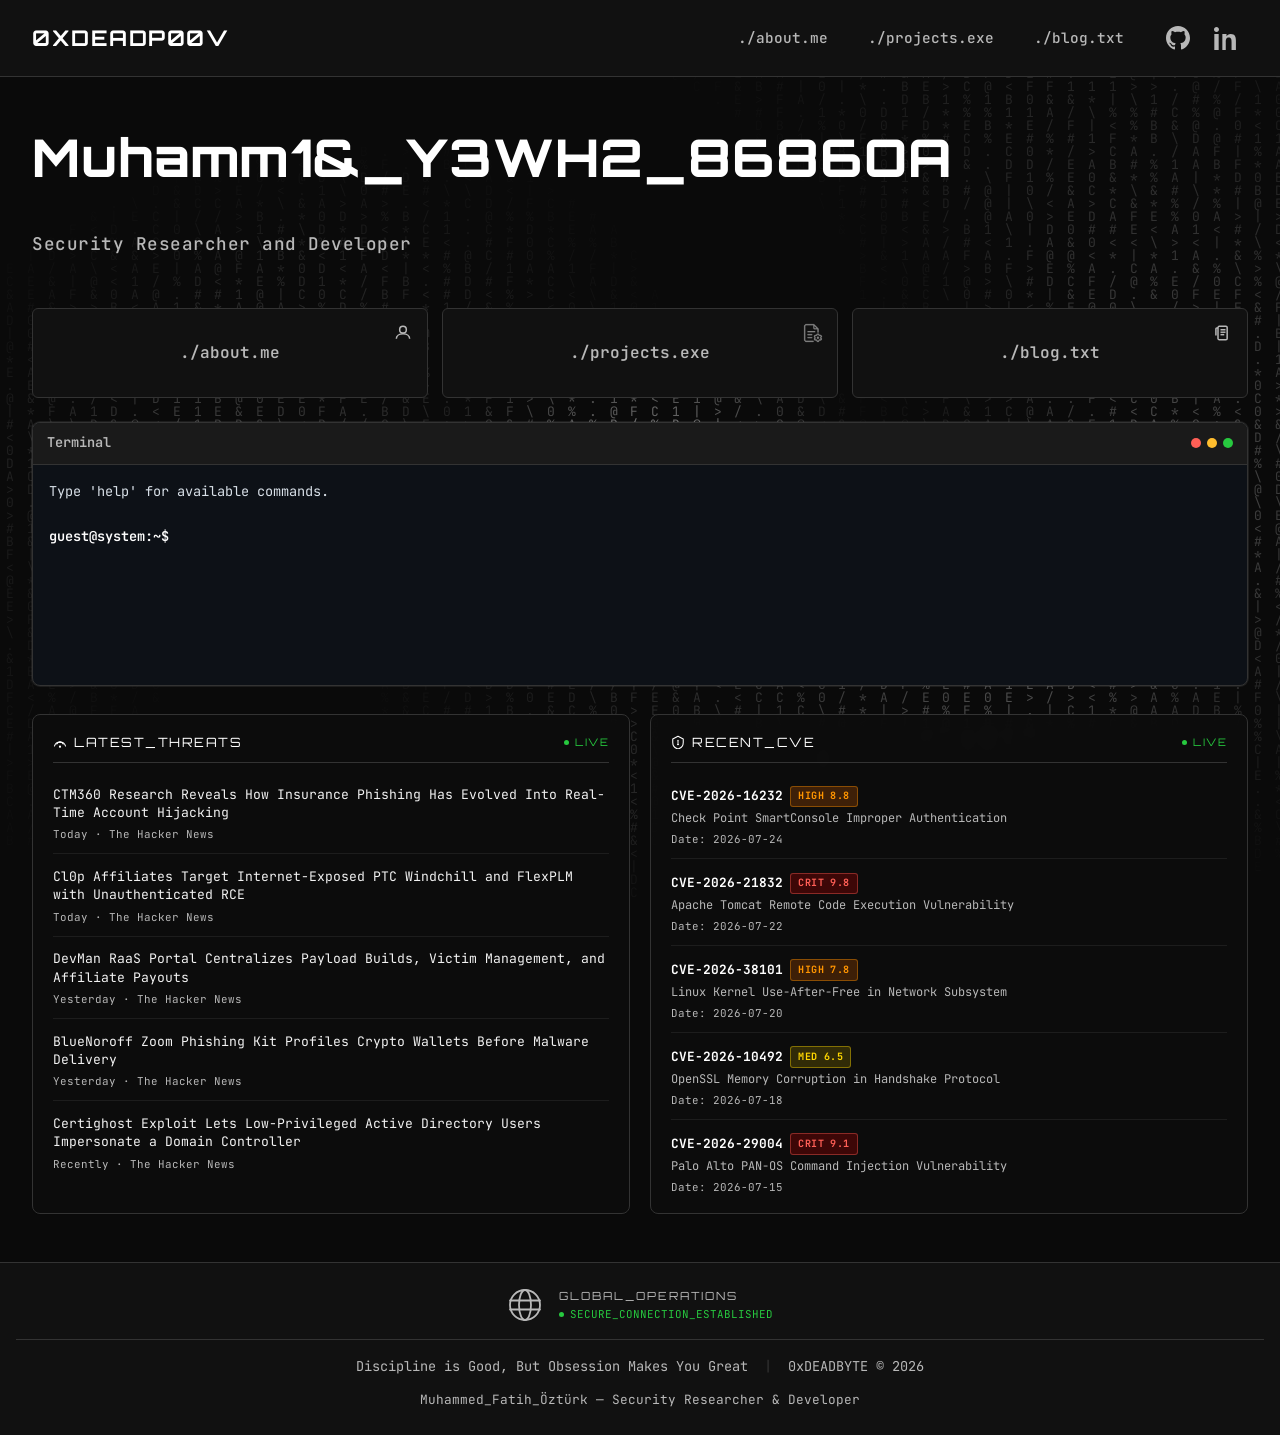
==== public/index.html @ 86ea8614 "Publish portfolio on GitHub Pages" ====
<!DOCTYPE html>
<html lang="en">

<head>
    <meta charset="UTF-8">
    <meta name="viewport" content="width=device-width, initial-scale=1.0">
    <title>0xDEADBYTE — Security Researcher & Developer</title>
    <meta name="description" content="Muhammed Fatih Öztürk — Security Researcher, Red Teamer and Developer.">
    <link rel="stylesheet" href="styles.css?v=4">
    <link rel="preconnect" href="https://fonts.googleapis.com">
    <link rel="preconnect" href="https://fonts.gstatic.com" crossorigin>
    <link href="https://fonts.googleapis.com/css2?family=JetBrains+Mono:wght@400;500;600;700&family=Orbitron:wght@400;500;600;700;800;900&display=swap" rel="stylesheet">

    <style>
        /* ── Canvas Background ── */
        #bgCanvas {
            position: fixed;
            inset: 0;
            z-index: 0;
            pointer-events: none;
        }

        .header, .main-content, .footer {
            position: relative;
            z-index: 1;
        }

        /* ── Home full-width layout ── */
        .home-wrapper {
            max-width: 1400px;
            margin: 0 auto;
            display: flex;
            flex-direction: column;
            gap: 1.75rem;
        }

        /* ── Feeds Grid ── */
        .feeds-grid {
            display: grid;
            grid-template-columns: 1fr;
            gap: 1.25rem;
        }

        @media (min-width: 768px) {
            .feeds-grid { grid-template-columns: 1fr 1fr; }
        }

        .feed-panel {
            background: rgba(13, 13, 13, 0.88);
            border: 1px solid var(--border-color);
            border-radius: 8px;
            padding: 1.1rem 1.25rem;
            backdrop-filter: blur(8px);
        }

        .feed-panel-title {
            font-family: 'Orbitron', sans-serif;
            color: var(--accent-color);
            font-size: 0.8rem;
            letter-spacing: 1.5px;
            margin-bottom: 0.85rem;
            padding-bottom: 0.55rem;
            border-bottom: 1px solid var(--border-color);
            display: flex;
            align-items: center;
            gap: 0.45rem;
        }

        .feed-panel-title svg { width: 14px; height: 14px; flex-shrink: 0; }

        .feed-live-dot {
            margin-left: auto;
            font-size: 0.65rem;
            color: var(--text-muted);
            display: flex;
            align-items: center;
            gap: 0.35rem;
        }
        .feed-live-dot.live  { color: #27c93f; }
        .feed-live-dot.offline { color: #ff5f56; }
        .feed-live-dot::before {
            content: '';
            display: inline-block;
            width: 5px; height: 5px;
            border-radius: 50%;
            background: currentColor;
        }
        .feed-live-dot.live::before  { animation: blink 1.5s ease infinite; }
        @keyframes blink { 0%,100%{opacity:1} 50%{opacity:0.25} }

        .feed-items { display: flex; flex-direction: column; gap: 0.25rem; }

        .feed-item {
            padding: 0.6rem 0;
            border-bottom: 1px solid rgba(51,51,51,0.45);
        }
        .feed-item:last-child { border-bottom: none; padding-bottom: 0; }

        .feed-item-link {
            color: var(--text-secondary);
            font-size: 0.82rem;
            line-height: 1.4;
            text-decoration: none;
            display: block;
            transition: color 0.2s;
        }
        .feed-item-link:hover { color: var(--accent-color); }

        .feed-item-meta {
            color: var(--text-muted);
            font-size: 0.68rem;
            margin-top: 0.25rem;
            display: flex;
            align-items: center;
            gap: 0.5rem;
            flex-wrap: wrap;
        }

        /* CVE badges */
        .sev-badge {
            display: inline-flex;
            align-items: center;
            padding: 0.1rem 0.45rem;
            border-radius: 3px;
            font-size: 0.63rem;
            font-weight: 700;
            letter-spacing: 0.4px;
        }
        .sev-critical { background:rgba(180,0,0,.3); color:#ff5f56; border:1px solid rgba(255,95,86,.4); }
        .sev-high     { background:rgba(180,80,0,.3); color:#ff9500; border:1px solid rgba(255,149,0,.4); }
        .sev-medium   { background:rgba(140,120,0,.3);color:#ffd700; border:1px solid rgba(255,215,0,.4); }
        .sev-low      { background:rgba(0,80,30,.3);  color:#27c93f; border:1px solid rgba(39,201,63,.4); }
        .sev-kev      { background:rgba(138,43,226,.3);color:#bb86fc; border:1px solid rgba(187,134,252,.4); }

        .feed-spinner {
            color: var(--text-muted);
            font-size: 0.78rem;
            padding: 0.5rem 0;
            display: flex; align-items: center; gap: 0.45rem;
        }
        .feed-spinner::before {
            content:'';
            display:inline-block;
            width:8px;height:8px;
            border:1px solid var(--text-muted);
            border-top-color:var(--accent-color);
            border-radius:50%;
            animation:spin .8s linear infinite;
        }
        @keyframes spin { to { transform:rotate(360deg); } }

        /* ── Enhanced Footer ── */
        .footer-inner { max-width: 1400px; margin: 0 auto; }

        .footer-globe-row {
            display: flex;
            align-items: center;
            justify-content: center;
            gap: 1rem;
            margin-bottom: 1rem;
            padding-bottom: 1rem;
            border-bottom: 1px solid var(--border-color);
        }

        .footer-globe-svg {
            width: 36px; height: 36px;
            color: var(--text-muted);
            animation: globe-spin 16s linear infinite;
            flex-shrink: 0;
        }
        @keyframes globe-spin { to { transform: rotate(360deg); } }

        .footer-globe-text { font-family: 'Orbitron', sans-serif; font-size: 0.7rem; letter-spacing: 2px; color: var(--text-muted); }

        .footer-globe-status {
            font-size: 0.68rem;
            color: #27c93f;
            display: flex; align-items: center; gap: 0.4rem;
        }
        .footer-globe-status::before {
            content:''; display:inline-block;
            width:5px;height:5px;background:#27c93f;border-radius:50%;
            animation:blink 1.5s ease infinite;
        }
    </style>
</head>

<body>
    <!-- Animated Canvas -->
    <canvas id="bgCanvas" aria-hidden="true"></canvas>

    <!-- ── Header ── -->
    <header class="header">
        <div class="header-container">
            <div class="logo">
                <a href="index.html" class="logo-text glitch-text" id="logoText">0xDEADBYTE</a>
            </div>
            <nav class="nav-menu">
                <a href="about_me.html" class="nav-link">./about.me</a>
                <a href="projects.html" class="nav-link">./projects.exe</a>
                <a href="blog.html"     class="nav-link">./blog.txt</a>

                <!-- Social Links (Grouped Side-by-Side) -->
                <div class="social-links">
                    <a href="https://github.com/ParanoidNull" target="_blank" rel="noopener noreferrer" class="github-link" aria-label="GitHub">
                        <svg class="github-icon" viewBox="0 0 24 24" fill="currentColor">
                            <path d="M12 0c-6.626 0-12 5.373-12 12 0 5.302 3.438 9.8 8.207 11.387.599.111.793-.261.793-.577v-2.234c-3.338.726-4.033-1.416-4.033-1.416-.546-1.387-1.333-1.756-1.333-1.756-1.089-.745.083-.729.083-.729 1.205.084 1.839 1.237 1.839 1.237 1.07 1.834 2.807 1.304 3.492.997.107-.775.418-1.305.762-1.604-2.665-.305-5.467-1.334-5.467-5.931 0-1.311.469-2.381 1.236-3.221-.124-.303-.535-1.524.117-3.176 0 0 1.008-.322 3.301 1.23.957-.266 1.983-.399 3.003-.404 1.02.005 2.047.138 3.006.404 2.291-1.552 3.297-1.23 3.297-1.23.653 1.653.242 2.874.118 3.176.77.84 1.235 1.911 1.235 3.221 0 4.609-2.807 5.624-5.479 5.921.43.372.823 1.102.823 2.222v3.293c0 .319.192.694.801.576 4.765-1.589 8.199-6.086 8.199-11.386 0-6.627-5.373-12-12-12z"/>
                        </svg>
                    </a>
                    <a href="https://linkedin.com/in/muhammedfatihöztürk" target="_blank" rel="noopener noreferrer" class="linkedin-link" aria-label="LinkedIn">
                        <svg class="linkedin-icon" viewBox="0 0 24 24" fill="currentColor">
                            <path d="M4.98 3.5C4.98 4.88 3.88 6 2.5 6S0 4.88 0 3.5 1.12 1 2.5 1 4.98 2.12 4.98 3.5zM.32 8.02h4.36V24H.32V8.02zM8.34 8.02h4.18v2.17h.06c.58-1.1 2-2.26 4.12-2.26 4.4 0 5.21 2.9 5.21 6.68V24h-4.36v-8.1c0-1.93-.04-4.41-2.69-4.41-2.69 0-3.1 2.1-3.1 4.27V24H8.34V8.02z"/>
                        </svg>
                    </a>
                </div>
            </nav>
        </div>
    </header>

    <!-- ── Main ── -->
    <main class="main-content">
        <div class="home-wrapper">

            <!-- Hero -->
            <div class="main-section">
                <h1 class="name-title glitch-text" id="nameTitle">Muhammed_Fatih_Öztürk</h1>
                <p class="subtitle">Security Researcher and Developer</p>

                <div class="nav-boxes">
                    <a href="about_me.html" class="nav-box">
                        <svg class="about-icon" viewBox="0 0 24 24" aria-hidden="true"><circle cx="12" cy="8" r="4"/><path d="M4 19c0-3.3137 3.134-6 8-6s8 2.6863 8 6"/></svg>
                        <span class="box-text">./about.me</span>
                    </a>
                    <a href="projects.html" class="nav-box">
                        <img src="assets/project-icon.png" alt="Project icon" class="projects-icon">
                        <span class="box-text">./projects.exe</span>
                    </a>
                    <a href="blog.html" class="nav-box">
                        <svg class="blog-icon" viewBox="0 0 24 24" aria-hidden="true"><rect x="6" y="4" width="11" height="16" rx="1.5"/><line x1="9" y1="8" x2="15" y2="8"/><line x1="9" y1="11" x2="15" y2="11"/><line x1="9" y1="14" x2="13.5" y2="14"/><path d="M6 6h-1.5a1 1 0 0 0-1 1v8"/></svg>
                        <span class="box-text">./blog.txt</span>
                    </a>
                </div>

                <!-- Terminal -->
                <div class="terminal-container">
                    <div class="terminal-header">
                        <span class="terminal-title">Terminal</span>
                        <div class="terminal-buttons">
                            <span class="terminal-btn"></span>
                            <span class="terminal-btn"></span>
                            <span class="terminal-btn"></span>
                        </div>
                    </div>
                    <div class="terminal-body" id="terminal">
                        <div class="terminal-output" id="terminalOutput">
                            <div class="terminal-line">
                                <span class="terminal-text">Type 'help' for available commands.</span>
                            </div>
                        </div>
                        <div class="terminal-input-line">
                            <span class="terminal-prompt">guest@system:~$</span>
                            <input type="text" class="terminal-input" id="terminalInput" autocomplete="off" spellcheck="false" aria-label="Terminal Input">
                        </div>
                    </div>
                </div>
            </div>

            <!-- Feeds -->
            <div class="feeds-grid">
                <!-- News -->
                <div class="feed-panel">
                    <div class="feed-panel-title">
                        <svg viewBox="0 0 24 24" fill="none" stroke="currentColor" stroke-width="1.8" stroke-linecap="round">
                            <path d="M2.5 19a10 10 0 0 1 19 0"/><path d="M6.5 15.5a6 6 0 0 1 11 0"/>
                            <path d="M10.5 12.5a2.5 2.5 0 0 1 3 0"/><circle cx="12" cy="20" r="1" fill="currentColor"/>
                        </svg>
                        <span>LATEST_THREATS</span>
                        <span class="feed-live-dot live" id="newsStatus">LIVE</span>
                    </div>
                    <div class="feed-items" id="newsItems">
                        <div class="feed-spinner">Fetching threat intel...</div>
                    </div>
                </div>

                <!-- CVE -->
                <div class="feed-panel">
                    <div class="feed-panel-title">
                        <svg viewBox="0 0 24 24" fill="none" stroke="currentColor" stroke-width="1.8" stroke-linecap="round" stroke-linejoin="round">
                            <path d="M12 2L3 7v6c0 4.97 3.81 9.63 9 10.93C17.19 22.63 21 17.97 21 13V7l-9-5z"/>
                            <line x1="12" y1="9" x2="12" y2="13"/><circle cx="12" cy="16" r="0.8" fill="currentColor"/>
                        </svg>
                        <span>RECENT_CVE</span>
                        <span class="feed-live-dot live" id="cveStatus">LIVE</span>
                    </div>
                    <div class="feed-items" id="cveItems">
                        <div class="feed-spinner">Querying NVD database...</div>
                    </div>
                </div>
            </div>

        </div>
    </main>

    <!-- ── Footer ── -->
    <footer class="footer">
        <div class="footer-inner">
            <div class="footer-globe-row">
                <svg class="footer-globe-svg" viewBox="0 0 24 24" fill="none" stroke="currentColor" stroke-width="1.2" stroke-linecap="round">
                    <circle cx="12" cy="12" r="10"/>
                    <ellipse cx="12" cy="12" rx="4" ry="10"/>
                    <line x1="2" y1="9" x2="22" y2="9"/>
                    <line x1="2" y1="15" x2="22" y2="15"/>
                </svg>
                <div>
                    <div class="footer-globe-text">GLOBAL_OPERATIONS</div>
                    <div class="footer-globe-status">SECURE_CONNECTION_ESTABLISHED</div>
                </div>
            </div>
            <div class="footer-content">
                <div class="footer-text">
                    <span>Discipline is Good, But Obsession Makes You Great</span>
                    <span class="footer-separator">|</span>
                    <span>0xDEADBYTE © 2026</span>
                </div>
                <div class="footer-copyright">
                    Muhammed_Fatih_Öztürk — Security Researcher & Developer
                </div>
            </div>
        </div>
    </footer>

    <script type="module" src="script.js?v=4"></script>

    <script>
    // ════════════════════════════════════════════════════════════════
    //  CANVAS — Mouse-responsive vortex matrix (white)
    // ════════════════════════════════════════════════════════════════
    (function () {
        const canvas = document.getElementById('bgCanvas');
        if (!canvas) return;
        const ctx = canvas.getContext('2d');
        const CHARS = '01ABCDEF@#%&*></.\\|';
        const FS = 13;
        let W, H, cols, rows, grid, animId;
        let time = 0;

        let mouse = { x: 0.5, y: 0.5 };
        let smoothMouse = { x: 0.5, y: 0.5 };

        document.addEventListener('mousemove', e => {
            mouse.x = e.clientX / window.innerWidth;
            mouse.y = e.clientY / window.innerHeight;
        });

        function resize() {
            W = canvas.width  = window.innerWidth;
            H = canvas.height = window.innerHeight;
            cols = Math.ceil(W / (FS * 1.6));
            rows = Math.ceil(H / FS);
            grid = Array.from({ length: cols * rows }, () =>
                CHARS[Math.floor(Math.random() * CHARS.length)]
            );
        }

        function draw() {
            ctx.clearRect(0, 0, W, H);
            ctx.font = `${FS}px "JetBrains Mono", monospace`;
            ctx.textAlign = 'center';
            time += 0.012;

            smoothMouse.x += (mouse.x - smoothMouse.x) * 0.06;
            smoothMouse.y += (mouse.y - smoothMouse.y) * 0.06;

            const cx = smoothMouse.x;
            const cy = smoothMouse.y;

            for (let row = 0; row < rows; row++) {
                for (let col = 0; col < cols; col++) {
                    const nx = (col / cols) - cx;
                    const ny = (row / rows) - cy;
                    const dist  = Math.sqrt(nx * nx + ny * ny);
                    const angle = Math.atan2(ny, nx);

                    const wave = Math.sin(dist * 5 - time * 1.8 + angle * 1.5);
                    const rawOp = (wave + 1) * 0.5;

                    const cursorDist = Math.sqrt(
                        Math.pow((col / cols) - mouse.x, 2) +
                        Math.pow((row / rows) - mouse.y, 2)
                    );
                    const glowBoost = Math.max(0, 1 - cursorDist * 6) * 0.55;

                    const distFactor = Math.max(0, 1 - Math.abs(dist - 0.38) * 3.2);
                    const opacity = rawOp * distFactor * 0.30 + glowBoost;

                    if (opacity < 0.015) continue;

                    const idx = row * cols + col;
                    if (Math.random() < 0.004) {
                        grid[idx] = CHARS[Math.floor(Math.random() * CHARS.length)];
                    }

                    ctx.fillStyle = `rgba(255,255,255,${Math.min(opacity, 0.85).toFixed(3)})`;
                    ctx.fillText(grid[idx], col * FS * 1.6 + FS * 0.8, row * FS + FS);
                }
            }
            animId = requestAnimationFrame(draw);
        }

        resize();
        draw();
        window.addEventListener('resize', () => { cancelAnimationFrame(animId); resize(); draw(); });
    })();


    // ════════════════════════════════════════════════════════════════
    //  FEED 1 — Live Cybersecurity News (Direct Article Permalinks)
    // ════════════════════════════════════════════════════════════════
    async function loadNews() {
        const container = document.getElementById('newsItems');
        const statusEl  = document.getElementById('newsStatus');

        const FALLBACK_NEWS = [
            { title: "CTM360 Research Reveals How Insurance Phishing Has Evolved Into Real-Time Account Hijacking", link: "https://thehackernews.com/2026/07/ctm360-research-reveals-how-insurance.html", source: "The Hacker News", date: "Today" },
            { title: "Cl0p Affiliates Target Internet-Exposed PTC Windchill and FlexPLM with Unauthenticated RCE", link: "https://thehackernews.com/2026/07/cl0p-affiliates-target-internet-exposed.html", source: "The Hacker News", date: "Today" },
            { title: "DevMan RaaS Portal Centralizes Payload Builds, Victim Management, and Affiliate Payouts", link: "https://thehackernews.com/2026/07/devman-raas-portal-centralizes-payload.html", source: "The Hacker News", date: "Yesterday" },
            { title: "BlueNoroff Zoom Phishing Kit Profiles Crypto Wallets Before Malware Delivery", link: "https://thehackernews.com/2026/07/bluenoroff-zoom-phishing-kit-profiles.html", source: "The Hacker News", date: "Yesterday" },
            { title: "Certighost Exploit Lets Low-Privileged Active Directory Users Impersonate a Domain Controller", link: "https://thehackernews.com/2026/07/certighost-exploit-lets-low-privileged.html", source: "The Hacker News", date: "Recently" }
        ];

        let newsList = null;

        // Try local backend API route first (fast, cached, zero CORS)
        try {
            const res = await fetch('/api/feeds/news', { signal: AbortSignal.timeout(4000) });
            if (res.ok) {
                const data = await res.json();
                if (Array.isArray(data) && data.length > 0) {
                    newsList = data;
                }
            }
        } catch (e) {}

        // Fallback to client-side RSS proxy if API offline
        if (!newsList) {
            try {
                const res = await fetch('https://api.rss2json.com/v1/api.json?rss_url=https%3A%2F%2Ffeeds.feedburner.com%2FTheHackersNews&count=6', { signal: AbortSignal.timeout(4000) });
                const data = await res.json();
                if (data.status === 'ok' && data.items?.length > 0) {
                    newsList = data.items.map(item => ({
                        title: item.title,
                        link:  item.link,
                        source: item.author || 'The Hacker News',
                        date:  item.pubDate ? new Date(item.pubDate).toLocaleDateString('en-GB', { day:'2-digit', month:'short' }) : ''
                    }));
                }
            } catch (e) {}
        }

        if (!newsList || newsList.length === 0) {
            newsList = FALLBACK_NEWS;
        }

        container.replaceChildren();
        statusEl.textContent = 'LIVE';
        statusEl.className = 'feed-live-dot live';

        newsList.forEach(item => {
            const wrap = document.createElement('div');
            wrap.className = 'feed-item';

            const link = document.createElement('a');
            link.className = 'feed-item-link';
            link.href = item.link;
            link.target = '_blank';
            link.rel = 'noopener noreferrer';
            link.title = 'Open full article in new tab';
            link.textContent = item.title;

            const meta = document.createElement('div');
            meta.className = 'feed-item-meta';
            meta.textContent = [item.date, item.source || item.src].filter(Boolean).join(' · ');

            wrap.appendChild(link);
            wrap.appendChild(meta);
            container.appendChild(wrap);
        });
    }

    // ════════════════════════════════════════════════════════════════
    //  FEED 2 — Real Live CVEs (Direct NVD Detail Permalinks)
    // ════════════════════════════════════════════════════════════════
    async function loadCVEs() {
        const container = document.getElementById('cveItems');
        const statusEl  = document.getElementById('cveStatus');

        let cveList = null;

        // Try local backend API route first (cached, fast, zero CORS)
        try {
            const res = await fetch('/api/feeds/cve', { signal: AbortSignal.timeout(4000) });
            if (res.ok) {
                const data = await res.json();
                if (Array.isArray(data) && data.length > 0) {
                    cveList = data;
                }
            }
        } catch (e) {}

        // Direct CISA KEV fallback
        if (!cveList) {
            try {
                const res = await fetch('https://www.cisa.gov/sites/default/files/feeds/known_exploited_vulnerabilities.json', { signal: AbortSignal.timeout(5000) });
                const data = await res.json();
                if (data.vulnerabilities?.length > 0) {
                    const recent = data.vulnerabilities.slice(-6).reverse();
                    cveList = recent.map(v => ({
                        id:    v.cveID,
                        title: `${v.vendorProject} ${v.product} — ${v.vulnerabilityName}`,
                        badge: 'KEV EXPLOITED',
                        badgeClass: 'sev-kev',
                        pub:   v.dateAdded || '',
                        url:   `https://nvd.nist.gov/vuln/detail/${v.cveID}`
                    }));
                }
            } catch (e) {}
        }

        if (!cveList || cveList.length === 0) {
            cveList = [
                { id: 'CVE-2026-16232', title: 'Check Point SmartConsole Improper Authentication', badge: 'HIGH 8.8', badgeClass: 'sev-high', pub: '2026-07-24', url: 'https://nvd.nist.gov/vuln/detail/CVE-2026-16232' },
                { id: 'CVE-2026-21832', title: 'Apache Tomcat Remote Code Execution Vulnerability', badge: 'CRIT 9.8', badgeClass: 'sev-critical', pub: '2026-07-22', url: 'https://nvd.nist.gov/vuln/detail/CVE-2026-21832' },
                { id: 'CVE-2026-38101', title: 'Linux Kernel Use-After-Free in Network Subsystem', badge: 'HIGH 7.8', badgeClass: 'sev-high', pub: '2026-07-20', url: 'https://nvd.nist.gov/vuln/detail/CVE-2026-38101' },
                { id: 'CVE-2026-10492', title: 'OpenSSL Memory Corruption in Handshake Protocol', badge: 'MED 6.5', badgeClass: 'sev-medium', pub: '2026-07-18', url: 'https://nvd.nist.gov/vuln/detail/CVE-2026-10492' },
                { id: 'CVE-2026-29004', title: 'Palo Alto PAN-OS Command Injection Vulnerability', badge: 'CRIT 9.1', badgeClass: 'sev-critical', pub: '2026-07-15', url: 'https://nvd.nist.gov/vuln/detail/CVE-2026-29004' }
            ];
        }

        container.replaceChildren();
        statusEl.textContent = 'LIVE';
        statusEl.className = 'feed-live-dot live';

        cveList.forEach(item => {
            const wrap = document.createElement('div');
            wrap.className = 'feed-item';

            const topRow = document.createElement('div');
            topRow.style.cssText = 'display:flex;align-items:center;gap:0.45rem;flex-wrap:wrap;';

            const idLink = document.createElement('a');
            idLink.className = 'feed-item-link';
            idLink.style.cssText = 'font-weight:700;font-size:0.8rem;color:var(--accent-color);';
            idLink.href = item.url;
            idLink.target = '_blank';
            idLink.rel = 'noopener noreferrer';
            idLink.title = `View details for ${item.id} on NVD`;
            idLink.textContent = item.id;

            const badge = document.createElement('span');
            badge.className = `sev-badge ${item.badgeClass}`;
            badge.textContent = item.badge;

            topRow.appendChild(idLink);
            topRow.appendChild(badge);

            const descEl = document.createElement('div');
            descEl.style.cssText = 'color:var(--text-muted);font-size:0.75rem;line-height:1.4;margin-top:0.2rem;';
            descEl.textContent = item.title;

            const meta = document.createElement('div');
            meta.className = 'feed-item-meta';
            meta.textContent = item.pub ? `Date: ${item.pub}` : 'NVD Catalog';

            wrap.appendChild(topRow);
            wrap.appendChild(descEl);
            wrap.appendChild(meta);
            container.appendChild(wrap);
        });
    }

    // Initial load
    loadNews();
    loadCVEs();

    // Auto-refresh feeds every 3 minutes so feeds stay continuously updated
    setInterval(() => {
        loadNews();
        loadCVEs();
    }, 3 * 60 * 1000);

    </script>
    <script src="js/vortex-bg.js"></script>
</body>
</html>
---- public/styles.css ----
/* ==============================================================================
   0xDEADBYTE - Mobile-First & Secure-by-Design Styling Engine
   ============================================================================== */

/* Reset & Box Sizing */
*,
*::before,
*::after {
    margin: 0;
    padding: 0;
    box-sizing: border-box;
}

:root {
    --bg-primary: #0a0a0a;
    --bg-secondary: #111111;
    --bg-tertiary: #1a1a1a;
    --text-primary: #ffffff;
    --text-secondary: #f2f2f2;
    --text-muted: #b8b8b8;
    --border-color: #333333;
    --accent-color: #ffffff;
    --hover-color: #ffffff;
    --terminal-bg: #0d1117;
    --terminal-text: #d8e0e8;
    --terminal-green: #ffffff;
    --danger-color: #ff5f56;
    --min-touch-target: 44px;
}

html {
    overflow-x: hidden !important;
    max-width: 100vw;
    scroll-behavior: smooth;
}

body {
    font-family: 'JetBrains Mono', monospace, monospace;
    background-color: var(--bg-primary);
    color: var(--text-primary);
    min-height: 100vh;
    width: 100%;
    max-width: 100vw;
    display: flex;
    flex-direction: column;
    line-height: 1.6;
    overflow-x: hidden !important;
    -webkit-tap-highlight-color: rgba(0, 0, 0, 0);
}

/* ── Canvas & Media Boundaries ── */
#bgCanvas {
    position: fixed;
    inset: 0;
    z-index: 0;
    pointer-events: none;
}

.header, .main-content, .footer {
    position: relative;
    z-index: 1;
}

img {
    max-width: 100%;
    height: auto;
}

.markdown-content img,
.detail-image {
    max-width: 100%;
    max-height: 480px;
    object-fit: contain;
    border: 1px solid var(--border-color);
    border-radius: 6px;
    margin: 1.25rem 0;
    display: block;
}

/* ------------------------------------------------------------------------------
   MOBILE-FIRST BASE STYLES (Screen width: 0px - 767px)
   ------------------------------------------------------------------------------ */

/* Header */
.header {
    background-color: var(--bg-secondary);
    border-bottom: 1px solid var(--border-color);
    padding: 0.75rem 1rem;
    position: sticky;
    top: 0;
    z-index: 1000;
    backdrop-filter: blur(10px);
}

.header-container {
    width: 100%;
    max-width: 1400px;
    margin: 0 auto;
    display: flex;
    flex-direction: row;
    align-items: center;
    justify-content: space-between;
    gap: 1rem;
}

.logo {
    display: flex;
    align-items: center;
    justify-content: flex-start;
    min-height: var(--min-touch-target);
}

.logo-text {
    font-family: 'Orbitron', sans-serif;
    font-size: 1.35rem;
    font-weight: 700;
    color: var(--accent-color);
    letter-spacing: 1.5px;
    text-transform: uppercase;
    text-decoration: none;
    display: inline-flex;
    align-items: center;
    min-height: var(--min-touch-target);
}

.nav-menu {
    display: flex;
    flex-wrap: wrap;
    align-items: center;
    justify-content: flex-end;
    gap: 0.5rem 1.25rem;
    width: auto;
}

.nav-link {
    color: var(--text-muted);
    text-decoration: none;
    font-size: 0.9rem;
    font-weight: 500;
    transition: color 0.25s ease, transform 0.25s ease;
    position: relative;
    padding: 0.5rem;
    min-height: var(--min-touch-target);
    display: inline-flex;
    align-items: center;
    justify-content: center;
}

.github-link,
.linkedin-link {
    color: var(--text-muted);
    text-decoration: none;
    transition: color 0.25s ease, transform 0.25s ease;
    padding: 0.5rem;
    min-width: var(--min-touch-target);
    min-height: var(--min-touch-target);
    display: inline-flex;
    align-items: center;
    justify-content: center;
}

.social-links {
    display: inline-flex;
    align-items: center;
    gap: 0.25rem;
    white-space: nowrap;
    flex-shrink: 0;
}

.nav-link:hover,
.nav-link:focus-visible {
    color: var(--accent-color);
    outline: none;
}

.nav-link::after {
    content: '';
    position: absolute;
    bottom: 4px;
    left: 0;
    width: 0;
    height: 2px;
    background-color: var(--accent-color);
    transition: width 0.25s ease;
}

.nav-link:hover::after,
.nav-link:focus-visible::after {
    width: 100%;
}

.github-link,
.linkedin-link {
    display: inline-flex;
    align-items: center;
    justify-content: center;
    color: var(--text-muted);
    min-width: var(--min-touch-target);
    min-height: var(--min-touch-target);
    transition: color 0.25s ease, transform 0.25s ease;
    text-decoration: none;
}

.github-link:hover,
.linkedin-link:hover,
.github-link:focus-visible,
.linkedin-link:focus-visible {
    color: var(--accent-color);
    transform: scale(1.1);
    outline: none;
}

.github-icon,
.linkedin-icon {
    display: block;
    width: 24px;
    height: 24px;
}

/* Main Layout Structure */
.main-content {
    flex: 1;
    padding: 1.25rem 1rem;
    width: 100%;
}

.content-wrapper {
    width: 100%;
    margin: 0 auto;
    display: flex;
    flex-direction: column;
    gap: 2rem;
}

.main-section {
    display: flex;
    flex-direction: column;
    gap: 1.5rem;
    width: 100%;
}

/* Titles */
.name-title {
    font-family: 'Orbitron', sans-serif;
    font-size: 1.75rem;
    font-weight: 800;
    color: var(--accent-color);
    letter-spacing: 1px;
    line-height: 1.25;
    word-break: break-word;
    text-align: center;
    transition: text-shadow 0.3s ease;
    margin-bottom: 0.6rem;
}

.name-title:hover {
    text-shadow: 0 0 15px var(--accent-color);
}

.subtitle {
    font-size: 0.95rem;
    color: var(--text-muted);
    font-weight: 500;
    letter-spacing: 0.5px;
    text-align: center;
    margin-top: 0.4rem;
    margin-bottom: 1.6rem;
}

/* Section Headings */
.section-title {
    display: flex;
    align-items: center;
    gap: 0.5rem;
    color: var(--text-primary);
    font-weight: 700;
    font-size: 1.1rem;
    margin-bottom: 0.75rem;
}

.section-title .dot {
    color: var(--accent-color);
    font-weight: 900;
}

/* Touch-Optimized Navigation Boxes */
.nav-boxes {
    display: grid;
    grid-template-columns: 1fr;
    gap: 0.85rem;
    width: 100%;
}

.nav-box {
    background-color: var(--bg-secondary);
    border: 1px solid var(--border-color);
    padding: 1rem;
    text-decoration: none;
    color: var(--text-muted);
    transition: border-color 0.25s ease, color 0.25s ease, transform 0.25s ease, box-shadow 0.25s ease;
    position: relative;
    overflow: hidden;
    display: flex;
    align-items: center;
    justify-content: center;
    min-height: var(--min-touch-target);
    border-radius: 6px;
    width: 100%;
}

.nav-box:hover,
.nav-box:focus-visible {
    border-color: var(--accent-color);
    color: var(--accent-color);
    transform: translateY(-2px);
    box-shadow: 0 4px 15px rgba(255, 255, 255, 0.15);
    outline: none;
}

.about-icon,
.projects-icon,
.blog-icon {
    position: absolute;
    top: 50%;
    right: 1rem;
    transform: translateY(-50%);
    width: 20px;
    height: 20px;
    stroke: currentColor;
    fill: none;
    stroke-width: 1.8;
    pointer-events: none;
}

.projects-icon {
    filter: brightness(0) saturate(100%) invert(53%) sepia(0%) saturate(0%) hue-rotate(0deg) brightness(95%) contrast(90%);
}

.box-text {
    font-size: 1rem;
    font-weight: 600;
    z-index: 1;
}

/* Terminal (Mobile-First 100% Width) */
.terminal-container {
    background-color: var(--terminal-bg);
    border: 1px solid var(--border-color);
    border-radius: 8px;
    overflow: hidden;
    box-shadow: 0 0 0 1px rgba(255, 255, 255, 0.08);
    width: 100%;
}

.terminal-header {
    background-color: var(--bg-tertiary);
    padding: 0.6rem 0.85rem;
    display: flex;
    justify-content: space-between;
    align-items: center;
    border-bottom: 1px solid var(--border-color);
}

.terminal-title {
    font-size: 0.85rem;
    color: var(--text-muted);
    font-weight: 600;
}

.terminal-buttons {
    display: flex;
    gap: 0.4rem;
}

.terminal-btn {
    width: 10px;
    height: 10px;
    border-radius: 50%;
    background-color: var(--text-muted);
}

.terminal-btn:nth-child(1) { background-color: #ff5f56; }
.terminal-btn:nth-child(2) { background-color: #ffbd2e; }
.terminal-btn:nth-child(3) { background-color: #27c93f; }

.terminal-body {
    padding: 1rem;
    min-height: 220px;
    max-height: 320px;
    overflow-y: auto;
    font-size: 0.85rem;
    width: 100%;
}

.terminal-output {
    margin-bottom: 0.75rem;
    width: 100%;
    word-break: break-word;
}

.terminal-line {
    margin-bottom: 0.4rem;
    display: flex;
    flex-wrap: wrap;
    align-items: flex-start;
    gap: 0.4rem;
    width: 100%;
}

.terminal-prompt {
    color: var(--terminal-green);
    font-weight: 600;
    user-select: none;
}

.terminal-text {
    color: var(--terminal-text);
    word-break: break-word;
}

.terminal-input-line {
    display: flex;
    align-items: center;
    gap: 0.5rem;
    width: 100%;
    min-height: var(--min-touch-target);
}

.terminal-input {
    flex: 1;
    width: 100%;
    min-height: var(--min-touch-target);
    background: transparent;
    border: none;
    color: var(--terminal-text);
    font-family: 'JetBrains Mono', monospace;
    font-size: 0.9rem;
    outline: none;
    caret-color: var(--terminal-green);
    padding: 0.25rem 0;
}

.terminal-input::placeholder {
    color: var(--text-muted);
}

/* Sidebar (Touch Friendly Mobile Stack) */
.sidebar {
    background-color: var(--bg-secondary);
    border: 1px solid var(--border-color);
    padding: 1.25rem;
    border-radius: 8px;
    width: 100%;
}

.sidebar-title {
    font-family: 'Orbitron', sans-serif;
    font-size: 1.1rem;
    font-weight: 700;
    color: var(--accent-color);
    margin-bottom: 1rem;
    letter-spacing: 0.5px;
    border-bottom: 1px solid var(--border-color);
    padding-bottom: 0.5rem;
}

.sidebar-nav {
    display: flex;
    flex-direction: column;
    gap: 0.5rem;
}

.sidebar-link {
    color: var(--text-muted);
    text-decoration: none;
    font-size: 0.95rem;
    padding: 0.5rem 0.75rem;
    border-left: 2px solid transparent;
    min-height: var(--min-touch-target);
    display: flex;
    align-items: center;
    transition: color 0.25s ease, border-left-color 0.25s ease, transform 0.25s ease;
}

.sidebar-link:hover,
.sidebar-link:focus-visible {
    color: var(--accent-color);
    border-left-color: var(--accent-color);
    transform: translateX(4px);
    outline: none;
}

/* Projects & Blog Grid */
.projects-grid {
    display: grid;
    grid-template-columns: 1fr;
    gap: 1rem;
    width: 100%;
}

.project-card {
    min-height: 100px;
    display: flex;
    flex-direction: column;
    justify-content: space-between;
    padding: 1.25rem;
    text-decoration: none;
    border-radius: 6px;
}

/* Detail & About Sub-views */
.about-layout {
    display: flex;
    flex-direction: column;
    gap: 2rem;
    width: 100%;
    max-width: 1200px;
    margin: 0 auto;
}

.about-section {
    width: 100%;
}

.about-section .name-title {
    text-align: left;
    margin-bottom: 0.65rem;
}

.about-section .subtitle {
    text-align: left;
    margin-top: 0;
    margin-bottom: 1.85rem;
}

.education-entry {
    border-left: 3px solid var(--border-color);
    padding: 0.85rem 1rem;
    margin-bottom: 0.85rem;
    background: transparent;
}

.skill-grid {
    display: grid;
    grid-template-columns: 1fr;
    gap: 0.85rem;
    width: 100%;
}

.skill-box {
    border: 1px solid var(--border-color);
    padding: 1rem;
    background: var(--bg-secondary);
    border-radius: 6px;
}

.chip {
    display: inline-block;
    padding: 0.3rem 0.65rem;
    margin: 0.25rem 0.25rem 0 0;
    color: var(--text-muted);
    border: 1px solid var(--border-color);
    border-radius: 6px;
    font-size: 0.8rem;
}

.cert-list details {
    border: 1px solid var(--border-color);
    padding: 0.75rem 1rem;
    margin-bottom: 0.6rem;
    background: var(--bg-secondary);
    border-radius: 6px;
    min-height: var(--min-touch-target);
}

.cert-list summary {
    cursor: pointer;
    min-height: 32px;
    display: flex;
    align-items: center;
    font-weight: 500;
}

.profile-card {
    background: var(--bg-secondary);
    border: 1px solid var(--border-color);
    padding: 1.25rem;
    border-radius: 6px;
    display: flex;
    flex-direction: column;
    gap: 0.85rem;
    width: 100%;
}

.profile-image {
    width: 100%;
    height: 220px;
    object-fit: cover;
    background: #0f0f0f;
    border: 1px solid var(--border-color);
    border-radius: 4px;
}

.profile-meta {
    color: var(--text-muted);
    font-size: 0.9rem;
    display: flex;
    flex-direction: column;
    gap: 0.5rem;
}

.meta-row {
    display: flex;
    justify-content: space-between;
    gap: 0.5rem;
}

.core-focus {
    display: flex;
    gap: 0.35rem;
    flex-wrap: wrap;
}

/* Footer */
.footer {
    background-color: var(--bg-secondary);
    border-top: 1px solid var(--border-color);
    padding: 1.5rem 1rem;
    margin-top: auto;
    width: 100%;
}

.footer-content {
    max-width: 1400px;
    margin: 0 auto;
    text-align: center;
}

.footer-text {
    display: flex;
    flex-direction: column;
    align-items: center;
    gap: 0.5rem;
    color: var(--text-muted);
    font-size: 0.85rem;
    margin-bottom: 0.75rem;
}

.footer-separator {
    display: none;
}

.footer-copyright {
    color: var(--text-muted);
    font-size: 0.8rem;
}

/* Scrollbar Customization */
::-webkit-scrollbar {
    width: 6px;
    height: 6px;
}

::-webkit-scrollbar-track {
    background: var(--bg-primary);
}

::-webkit-scrollbar-thumb {
    background: var(--border-color);
    border-radius: 3px;
}

::-webkit-scrollbar-thumb:hover {
    background: var(--text-muted);
}

/* ------------------------------------------------------------------------------
   TABLET RESPONSIVE ENHANCEMENTS (min-width: 640px)
   ------------------------------------------------------------------------------ */
@media (min-width: 640px) {
    .nav-boxes {
        grid-template-columns: repeat(3, 1fr);
    }

    .projects-grid {
        grid-template-columns: repeat(2, 1fr);
    }

    .skill-grid {
        grid-template-columns: repeat(2, 1fr);
    }

    .name-title {
        font-size: 2.25rem;
        text-align: left;
    }

    .subtitle {
        font-size: 1.1rem;
        text-align: left;
    }

    .about-icon,
    .projects-icon,
    .blog-icon {
        top: 0.9rem;
        right: 0.9rem;
        transform: none;
    }

    .nav-box {
        flex-direction: column;
        justify-content: center;
        min-height: 90px;
    }
}

/* ------------------------------------------------------------------------------
   DESKTOP RESPONSIVE ENHANCEMENTS (min-width: 1024px)
   ------------------------------------------------------------------------------ */
@media (min-width: 1024px) {
    .header {
        padding: 1rem 2rem;
    }

    .header-container {
        max-width: 1400px;
        flex-direction: row;
        justify-content: space-between;
    }

    .nav-menu {
        width: auto;
        gap: 1.5rem;
    }

    .main-content {
        padding: 3rem 2rem;
    }

    /* Home layout — full width, no sidebar */
    .home-wrapper {
        padding: 0;
    }

    /* Other pages: keep 2-col when sidebar is present */
    .content-wrapper {
        max-width: 1400px;
        display: grid;
        grid-template-columns: 1fr 300px;
        gap: 3rem;
    }

    /* Single-column override used by blog/projects/detail */
    .content-wrapper[style*="grid-template-columns: 1fr"] {
        grid-template-columns: 1fr;
    }

    .about-layout {
        max-width: 1200px;
        margin: 0 auto;
        display: grid;
        grid-template-columns: 1fr 340px;
        gap: 2.5rem;
        align-items: start;
    }

    .projects-grid {
        grid-template-columns: repeat(3, 1fr);
    }

    .name-title {
        font-size: 3.25rem;
    }

    .sidebar {
        position: sticky;
        top: 100px;
        height: fit-content;
    }

    .footer-text {
        flex-direction: row;
        justify-content: center;
        gap: 1rem;
    }

    .footer-separator {
        display: inline;
        color: var(--border-color);
    }
}

/* ------------------------------------------------------------------------------
   MOBILE & TOUCH RESPONSIVE PERFECTION (Screens <= 768px)
   ------------------------------------------------------------------------------ */
@media (max-width: 768px) {
    .header {
        padding: 0.5rem 0.75rem;
        width: 100%;
        max-width: 100%;
        box-sizing: border-box;
    }

    .header-container {
        padding: 0;
        gap: 0.4rem;
        width: 100%;
        max-width: 100%;
        flex-direction: column;
        align-items: center;
        justify-content: center;
        box-sizing: border-box;
    }

    .logo-text {
        font-size: 1.15rem;
        letter-spacing: 0.8px;
        white-space: nowrap;
    }

    .nav-menu {
        gap: 0.25rem 0.6rem;
        flex-wrap: wrap;
        justify-content: center;
        width: 100%;
    }

    .nav-link {
        font-size: 0.8rem;
        padding: 0.3rem 0.4rem;
        white-space: nowrap;
    }

    .github-link, .linkedin-link {
        padding: 0.2rem;
    }

    .github-icon, .linkedin-icon {
        width: 18px;
        height: 18px;
    }

    .about-layout {
        grid-template-columns: 1fr;
        gap: 1.75rem;
        width: 100%;
        max-width: 100%;
        box-sizing: border-box;
    }

    .profile-card {
        width: 100%;
        order: 2;
    }

    .about-section {
        order: 1;
        width: 100%;
        max-width: 100%;
    }

    .meta-row {
        grid-template-columns: 90px 1fr;
    }
}

@media (max-width: 480px) {
    .header {
        padding: 0.4rem 0.5rem;
    }

    .logo-text {
        font-size: 1.05rem;
        letter-spacing: 0.5px;
    }

    .nav-link {
        font-size: 0.75rem;
        padding: 0.2rem 0.35rem;
    }

    .main-content {
        padding: 1.25rem 0.65rem;
        width: 100%;
        max-width: 100%;
        box-sizing: border-box;
    }

    .name-title {
        font-size: 1.3rem;
        word-break: break-word;
        overflow-wrap: anywhere;
        text-align: center;
        margin-bottom: 0.4rem;
    }

    .subtitle {
        font-size: 0.82rem;
        text-align: center;
        margin-bottom: 1.25rem;
    }

    .feed-item {
        padding: 0.6rem 0;
    }

    .feed-item-link {
        font-size: 0.84rem;
        line-height: 1.4;
        word-break: break-word;
        overflow-wrap: anywhere;
    }

    .meta-label {
        font-size: 0.7rem;
    }

    .meta-val {
        font-size: 0.8rem;
    }

    .footer {
        padding: 1.25rem 0.75rem;
        width: 100%;
        max-width: 100%;
        box-sizing: border-box;
    }

    .footer-text {
        font-size: 0.75rem;
        flex-direction: column;
        gap: 0.25rem;
        text-align: center;
    }

    .footer-separator {
        display: none;
    }
}

/* ------------------------------------------------------------------------------
   LANGUAGE SELECTOR DROPDOWN STYLES
   ------------------------------------------------------------------------------ */
.lang-picker-wrap {
    position: relative;
    display: inline-flex;
    align-items: center;
    z-index: 9999;
}

.globe-btn {
    display: inline-flex;
    align-items: center;
    justify-content: center;
    color: var(--text-muted);
    min-width: 44px;
    min-height: 44px;
    background: none;
    border: none;
    cursor: pointer;
    transition: color 0.25s ease, background 0.25s ease;
    position: relative;
    border-radius: 6px;
    padding: 0 0.5rem;
}

.globe-btn:hover,
.globe-btn:focus-visible {
    color: var(--accent-color);
    background: rgba(255, 255, 255, 0.05);
    outline: none;
}

.globe-btn svg {
    width: 22px;
    height: 22px;
}

.globe-btn .lang-flag {
    position: absolute;
    bottom: 5px;
    right: 5px;
    font-size: 10px;
    line-height: 1;
    user-select: none;
    pointer-events: none;
}

.lang-dropdown {
    display: none !important;
    position: absolute;
    top: calc(100% + 8px);
    right: 0;
    background: #141414;
    border: 1px solid #333333;
    border-radius: 8px;
    padding: 0.4rem;
    min-width: 160px;
    z-index: 999999;
    box-shadow: 0 10px 30px rgba(0, 0, 0, 0.85);
}

.lang-dropdown.open {
    display: block !important;
    animation: dropIn 0.18s ease-out;
}

@keyframes dropIn {
    from { opacity: 0; transform: translateY(-8px); }
    to   { opacity: 1; transform: translateY(0); }
}

.lang-option {
    display: flex;
    align-items: center;
    gap: 0.6rem;
    padding: 0.5rem 0.75rem;
    border-radius: 5px;
    cursor: pointer;
    font-size: 0.85rem;
    color: var(--text-muted);
    transition: background 0.15s, color 0.15s;
    user-select: none;
    min-height: 38px;
}

.lang-option:hover {
    background: #222222;
    color: #ffffff;
}

.lang-option.active {
    color: #ffffff;
    font-weight: 700;
    background: rgba(255, 255, 255, 0.08);
}

.lang-option .flag {
    font-size: 1.1rem;
}

.lang-option .lang-name {
    flex: 1;
}

.lang-option .check {
    opacity: 0;
    font-size: 0.75rem;
    color: #27c93f;
}

.lang-option.active .check {
    opacity: 1;
}
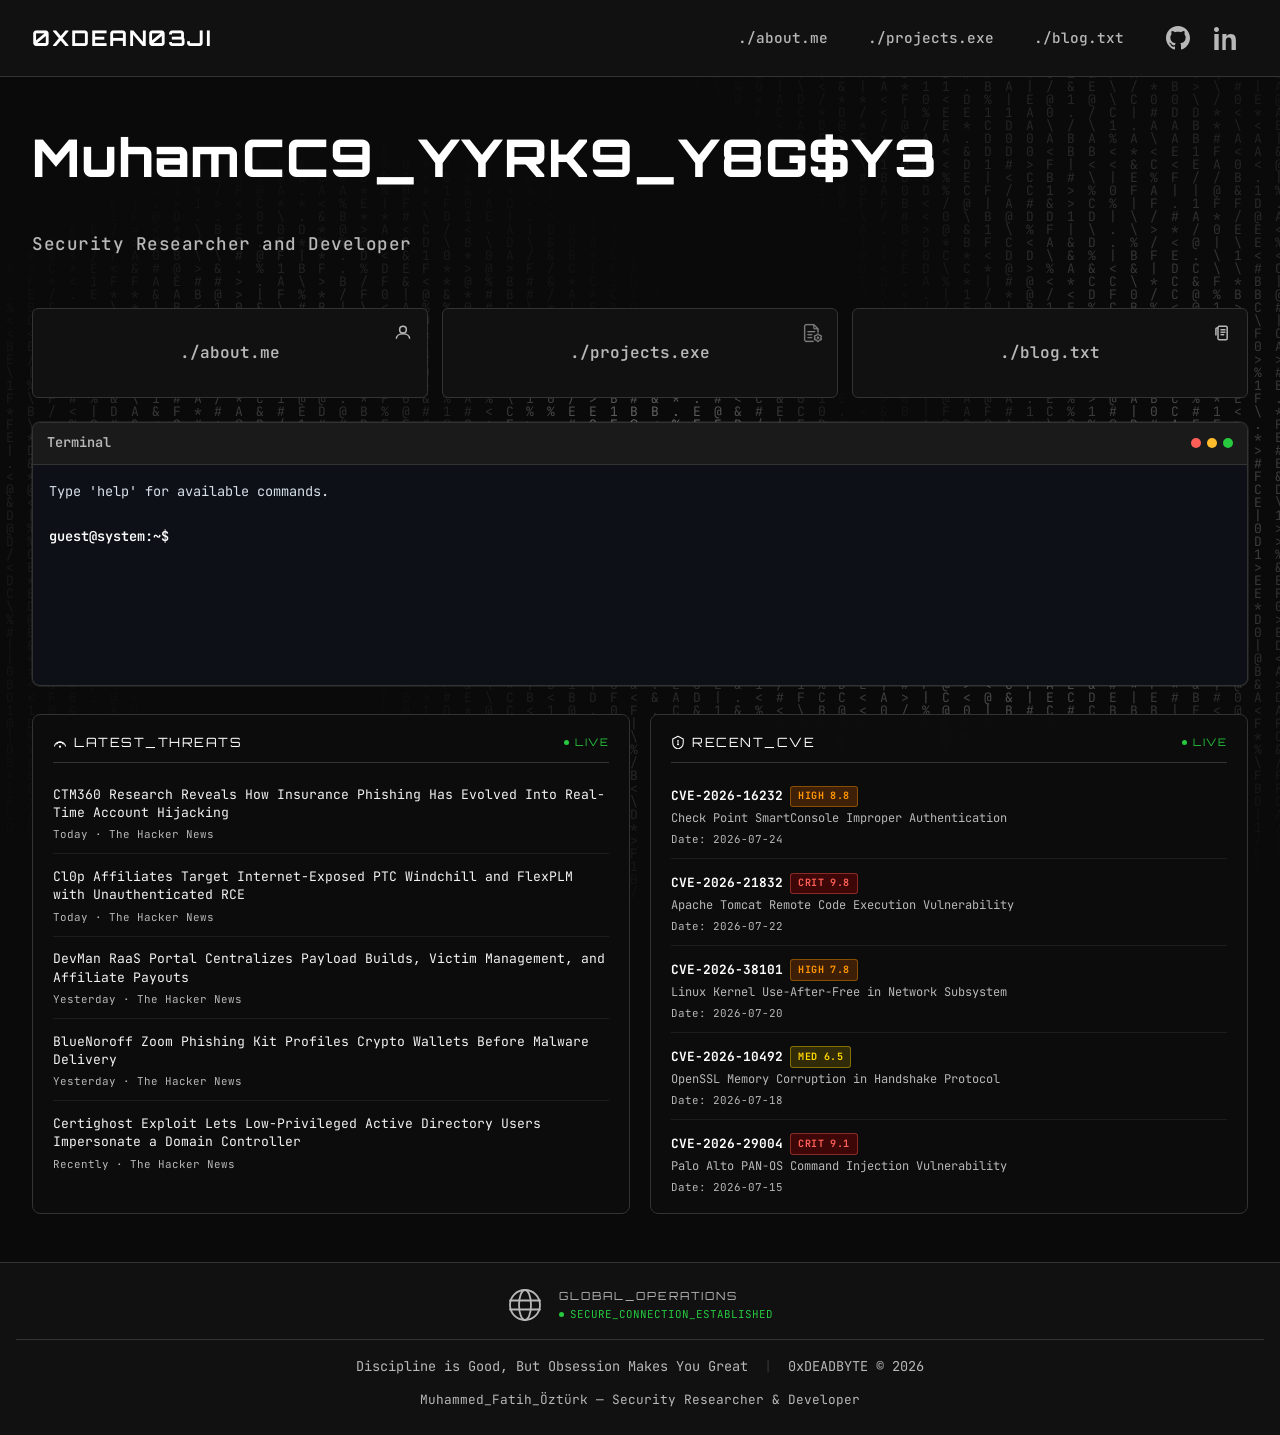
==== commit 74374a1b: "Fix GitHub links and animated about heading" ====
--- a/public/index.html
+++ b/public/index.html
@@ -202,7 +202,7 @@
 
                 <!-- Social Links (Grouped Side-by-Side) -->
                 <div class="social-links">
-                    <a href="https://github.com/ParanoidNull" target="_blank" rel="noopener noreferrer" class="github-link" aria-label="GitHub">
+                    <a href="https://github.com/0xd34dbyt3" target="_blank" rel="noopener noreferrer" class="github-link" aria-label="GitHub">
                         <svg class="github-icon" viewBox="0 0 24 24" fill="currentColor">
                             <path d="M12 0c-6.626 0-12 5.373-12 12 0 5.302 3.438 9.8 8.207 11.387.599.111.793-.261.793-.577v-2.234c-3.338.726-4.033-1.416-4.033-1.416-.546-1.387-1.333-1.756-1.333-1.756-1.089-.745.083-.729.083-.729 1.205.084 1.839 1.237 1.839 1.237 1.07 1.834 2.807 1.304 3.492.997.107-.775.418-1.305.762-1.604-2.665-.305-5.467-1.334-5.467-5.931 0-1.311.469-2.381 1.236-3.221-.124-.303-.535-1.524.117-3.176 0 0 1.008-.322 3.301 1.23.957-.266 1.983-.399 3.003-.404 1.02.005 2.047.138 3.006.404 2.291-1.552 3.297-1.23 3.297-1.23.653 1.653.242 2.874.118 3.176.77.84 1.235 1.911 1.235 3.221 0 4.609-2.807 5.624-5.479 5.921.43.372.823 1.102.823 2.222v3.293c0 .319.192.694.801.576 4.765-1.589 8.199-6.086 8.199-11.386 0-6.627-5.373-12-12-12z"/>
                         </svg>
--- a/public/styles.css
+++ b/public/styles.css
@@ -520,6 +520,15 @@
 
 .about-section {
     width: 100%;
+    container-type: inline-size;
+}
+
+/* Size the animated heading against its actual column so scramble glyphs
+   cannot push the name onto a different line at desktop or mobile widths. */
+.about-section #nameTitle {
+    white-space: nowrap;
+    font-size: clamp(0.75rem, 6.5cqi, 3.25rem);
+    letter-spacing: -0.03em;
 }
 
 .about-section .name-title {
@@ -860,6 +869,10 @@
         max-width: 100%;
     }
 
+    .about-section #nameTitle {
+        font-size: clamp(0.75rem, 6.5cqi, 2.25rem);
+    }
+
     .meta-row {
         grid-template-columns: 90px 1fr;
     }
@@ -936,6 +949,12 @@
 
     .footer-separator {
         display: none;
+    }
+}
+
+@media (max-width: 480px) {
+    .about-section #nameTitle {
+        font-size: clamp(0.75rem, 6.5cqi, 1.3rem);
     }
 }
 
@@ -1052,4 +1071,4 @@
 
 .lang-option.active .check {
     opacity: 1;
-}+}
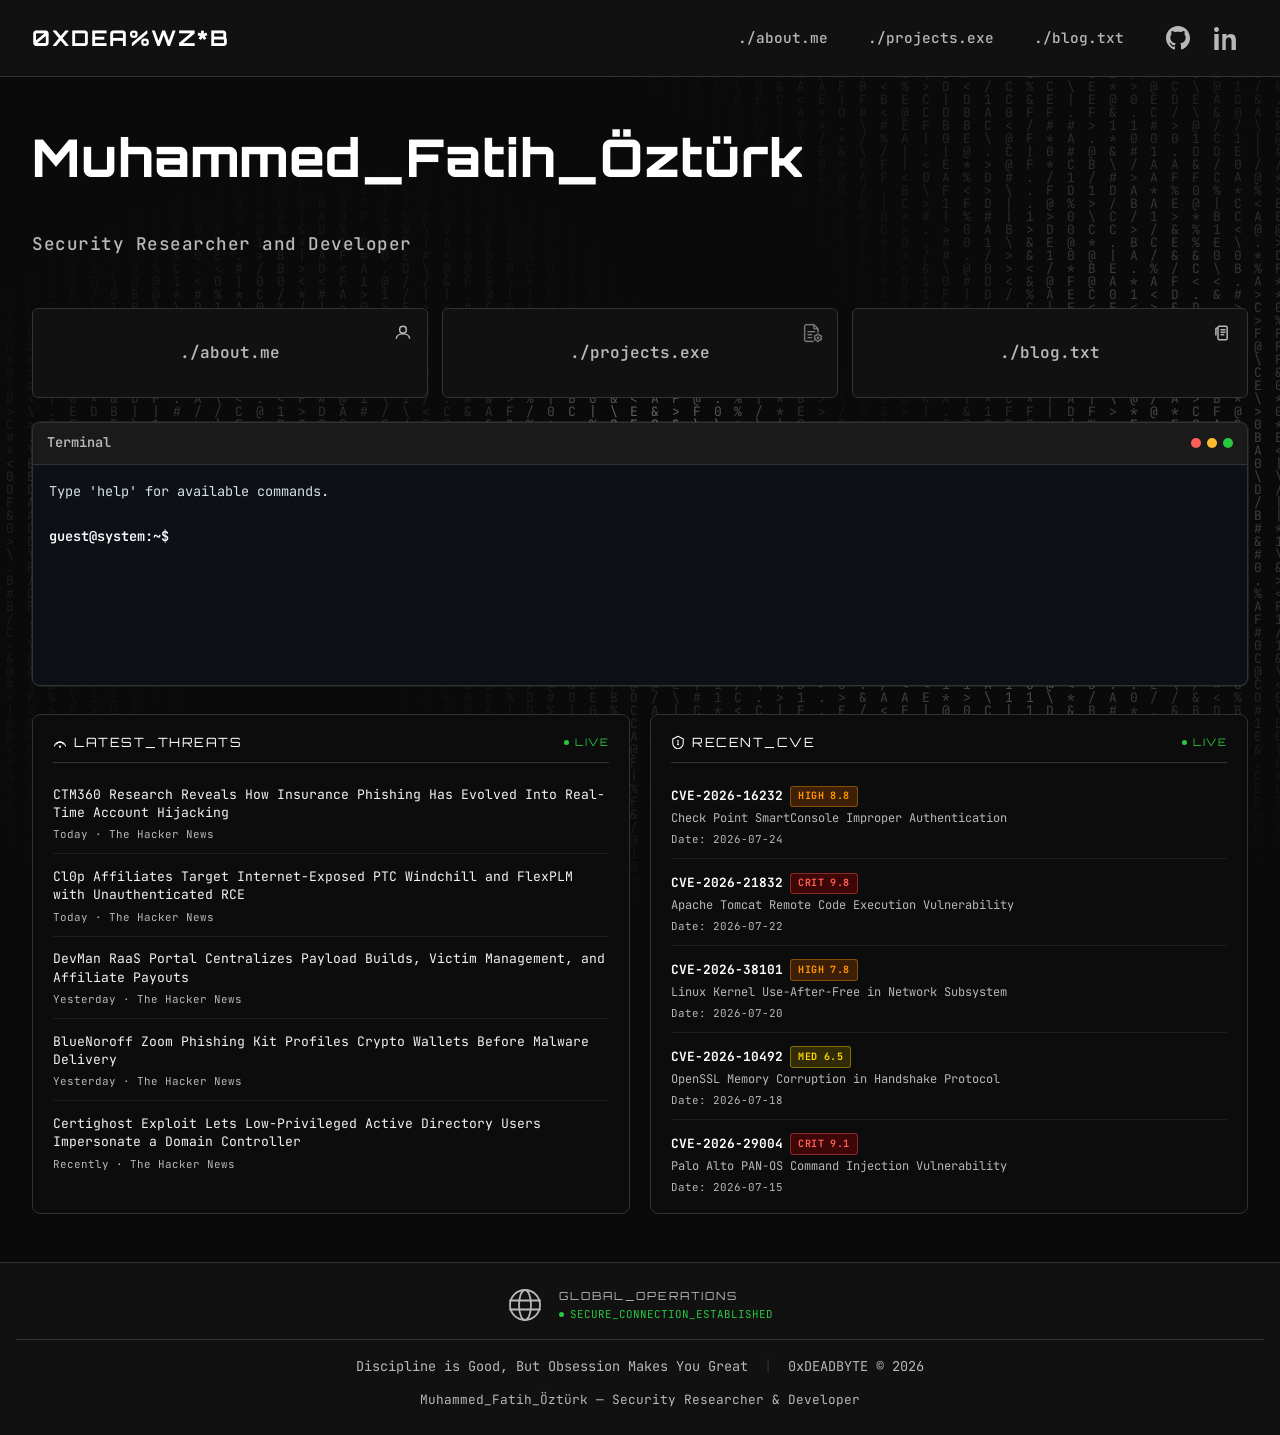
==== commit 59e885b8: "fix: stabilize home title scramble without reverting about styles" ====
--- a/public/index.html
+++ b/public/index.html
@@ -223,7 +223,7 @@
 
             <!-- Hero -->
             <div class="main-section">
-                <h1 class="name-title glitch-text" id="nameTitle">Muhammed_Fatih_Öztürk</h1>
+                <h1 class="name-title glitch-text" id="nameTitle" data-stable-glitch aria-label="Muhammed_Fatih_Öztürk"><span class="glitch-measure">Muhammed_Fatih_Öztürk</span><span class="glitch-overlay" aria-hidden="true"></span></h1>
                 <p class="subtitle">Security Researcher and Developer</p>
 
                 <div class="nav-boxes">
--- a/public/styles.css
+++ b/public/styles.css
@@ -257,6 +257,27 @@
     text-shadow: 0 0 15px var(--accent-color);
 }
 
+/* The final home title alone determines wrapping and height, even mid-scramble. */
+.name-title[data-stable-glitch] {
+    position: relative;
+}
+
+[data-stable-glitch].is-scrambling .glitch-measure {
+    opacity: 0;
+}
+
+[data-stable-glitch] .glitch-overlay {
+    position: absolute;
+    inset: 0;
+    pointer-events: none;
+}
+
+[data-stable-glitch] .glitch-overlay > span {
+    position: absolute;
+    white-space: pre;
+    line-height: 1;
+}
+
 .subtitle {
     font-size: 0.95rem;
     color: var(--text-muted);
